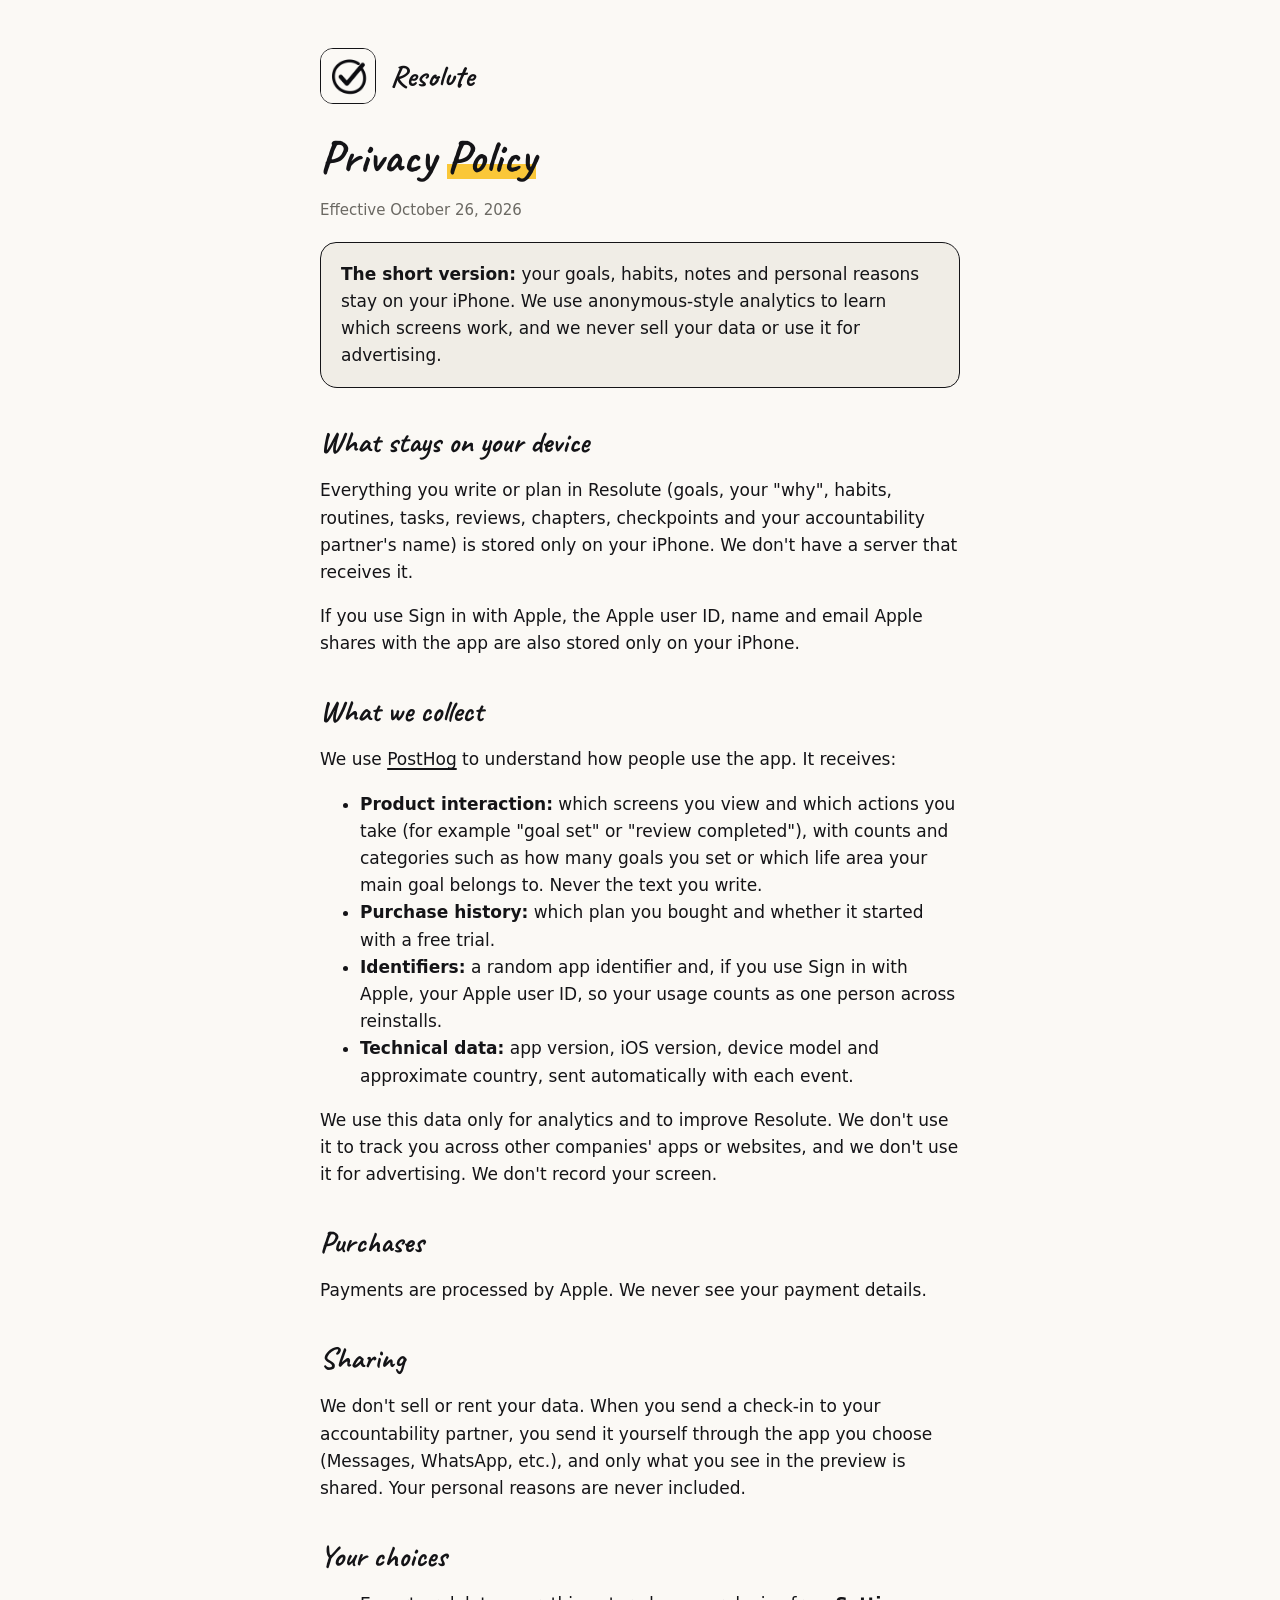
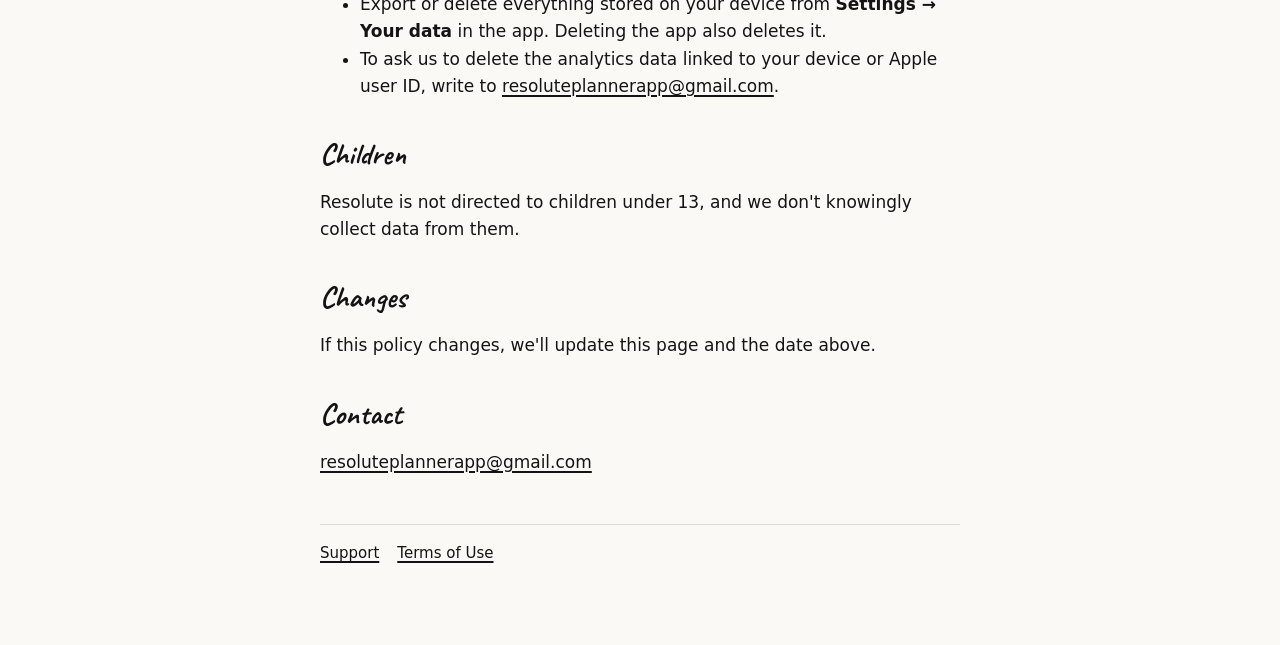
==== privacy.html @ 139662b3 "Resolute support and privacy pages Co-Authored-By: Claude Opus 5.5 <noreply@anthropic.com>" ====
<!doctype html>
<html lang="en">
<head>
<meta charset="utf-8">
<meta name="viewport" content="width=device-width, initial-scale=1, viewport-fit=cover">
<title>Resolute Privacy Policy</title>
<meta name="description" content="How Resolute: Goal & Habit Tracker handles your data.">
<link rel="preconnect" href="https://fonts.googleapis.com">
<link href="https://fonts.googleapis.com/css2?family=Caveat:wght@700&display=swap" rel="stylesheet">
<link rel="stylesheet" href="style.css">
</head>
<body>
<main>
  <header><img src="icon.png" alt=""><a href="./">Resolute</a></header>
  <h1>Privacy <span>Policy</span></h1>
  <p class="muted">Effective October 26, 2026</p>

  <div class="card">
    <strong>The short version:</strong> your goals, habits, notes and personal reasons stay on your iPhone. We use anonymous-style analytics to learn which screens work, and we never sell your data or use it for advertising.
  </div>

  <h2>What stays on your device</h2>
  <p>Everything you write or plan in Resolute (goals, your "why", habits, routines, tasks, reviews, chapters, checkpoints and your accountability partner's name) is stored only on your iPhone. We don't have a server that receives it.</p>
  <p>If you use Sign in with Apple, the Apple user ID, name and email Apple shares with the app are also stored only on your iPhone.</p>

  <h2>What we collect</h2>
  <p>We use <a href="https://posthog.com/privacy">PostHog</a> to understand how people use the app. It receives:</p>
  <ul>
    <li><strong>Product interaction:</strong> which screens you view and which actions you take (for example "goal set" or "review completed"), with counts and categories such as how many goals you set or which life area your main goal belongs to. Never the text you write.</li>
    <li><strong>Purchase history:</strong> which plan you bought and whether it started with a free trial.</li>
    <li><strong>Identifiers:</strong> a random app identifier and, if you use Sign in with Apple, your Apple user ID, so your usage counts as one person across reinstalls.</li>
    <li><strong>Technical data:</strong> app version, iOS version, device model and approximate country, sent automatically with each event.</li>
  </ul>
  <p>We use this data only for analytics and to improve Resolute. We don't use it to track you across other companies' apps or websites, and we don't use it for advertising. We don't record your screen.</p>

  <h2>Purchases</h2>
  <p>Payments are processed by Apple. We never see your payment details.</p>

  <h2>Sharing</h2>
  <p>We don't sell or rent your data. When you send a check-in to your accountability partner, you send it yourself through the app you choose (Messages, WhatsApp, etc.), and only what you see in the preview is shared. Your personal reasons are never included.</p>

  <h2>Your choices</h2>
  <ul>
    <li>Export or delete everything stored on your device from <strong>Settings → Your data</strong> in the app. Deleting the app also deletes it.</li>
    <li>To ask us to delete the analytics data linked to your device or Apple user ID, write to <a href="mailto:resoluteplannerapp@gmail.com">resoluteplannerapp@gmail.com</a>.</li>
  </ul>

  <h2>Children</h2>
  <p>Resolute is not directed to children under 13, and we don't knowingly collect data from them.</p>

  <h2>Changes</h2>
  <p>If this policy changes, we'll update this page and the date above.</p>

  <h2>Contact</h2>
  <p><a href="mailto:resoluteplannerapp@gmail.com">resoluteplannerapp@gmail.com</a></p>

  <nav><a href="./">Support</a><a href="https://www.apple.com/legal/internet-services/itunes/dev/stdeula/">Terms of Use</a></nav>
</main>
</body>
</html>
---- style.css ----
:root { --paper: #FBF9F5; --ink: #141417; --pencil: #6B6963; --faint: #DBD9D1; --wash: #F0EDE6; --yellow: #FAC738; }
* { box-sizing: border-box; }
body { margin: 0; background: var(--paper); color: var(--ink); font: 17px/1.6 ui-rounded, "SF Pro Rounded", -apple-system, system-ui, sans-serif; }
main { max-width: 680px; margin: 0 auto; padding: 48px max(20px, env(safe-area-inset-left)) 80px; }
header { display: flex; align-items: center; gap: 14px; margin-bottom: 28px; }
header img { width: 56px; height: 56px; border-radius: 13px; border: 1.5px solid var(--ink); }
header a { color: inherit; text-decoration: none; font: 700 30px/1 "Caveat", cursive; }
h1 { font: 700 46px/1.1 "Caveat", cursive; margin: 0 0 8px; text-wrap: balance; }
h1 span { background: linear-gradient(transparent 62%, var(--yellow) 62%, var(--yellow) 88%, transparent 88%); }
h2 { font: 700 30px/1.2 "Caveat", cursive; margin: 36px 0 6px; }
p, li { color: var(--ink); }
.muted { color: var(--pencil); font-size: 15px; }
.card { background: var(--wash); border: 1.5px solid var(--ink); border-radius: 16px 18px 15px 17px; padding: 18px 20px; margin: 20px 0; }
a { color: var(--ink); text-decoration-thickness: 1.5px; text-underline-offset: 3px; }
nav { margin-top: 48px; padding-top: 16px; border-top: 1.5px solid var(--faint); display: flex; gap: 18px; flex-wrap: wrap; font-size: 15px; }
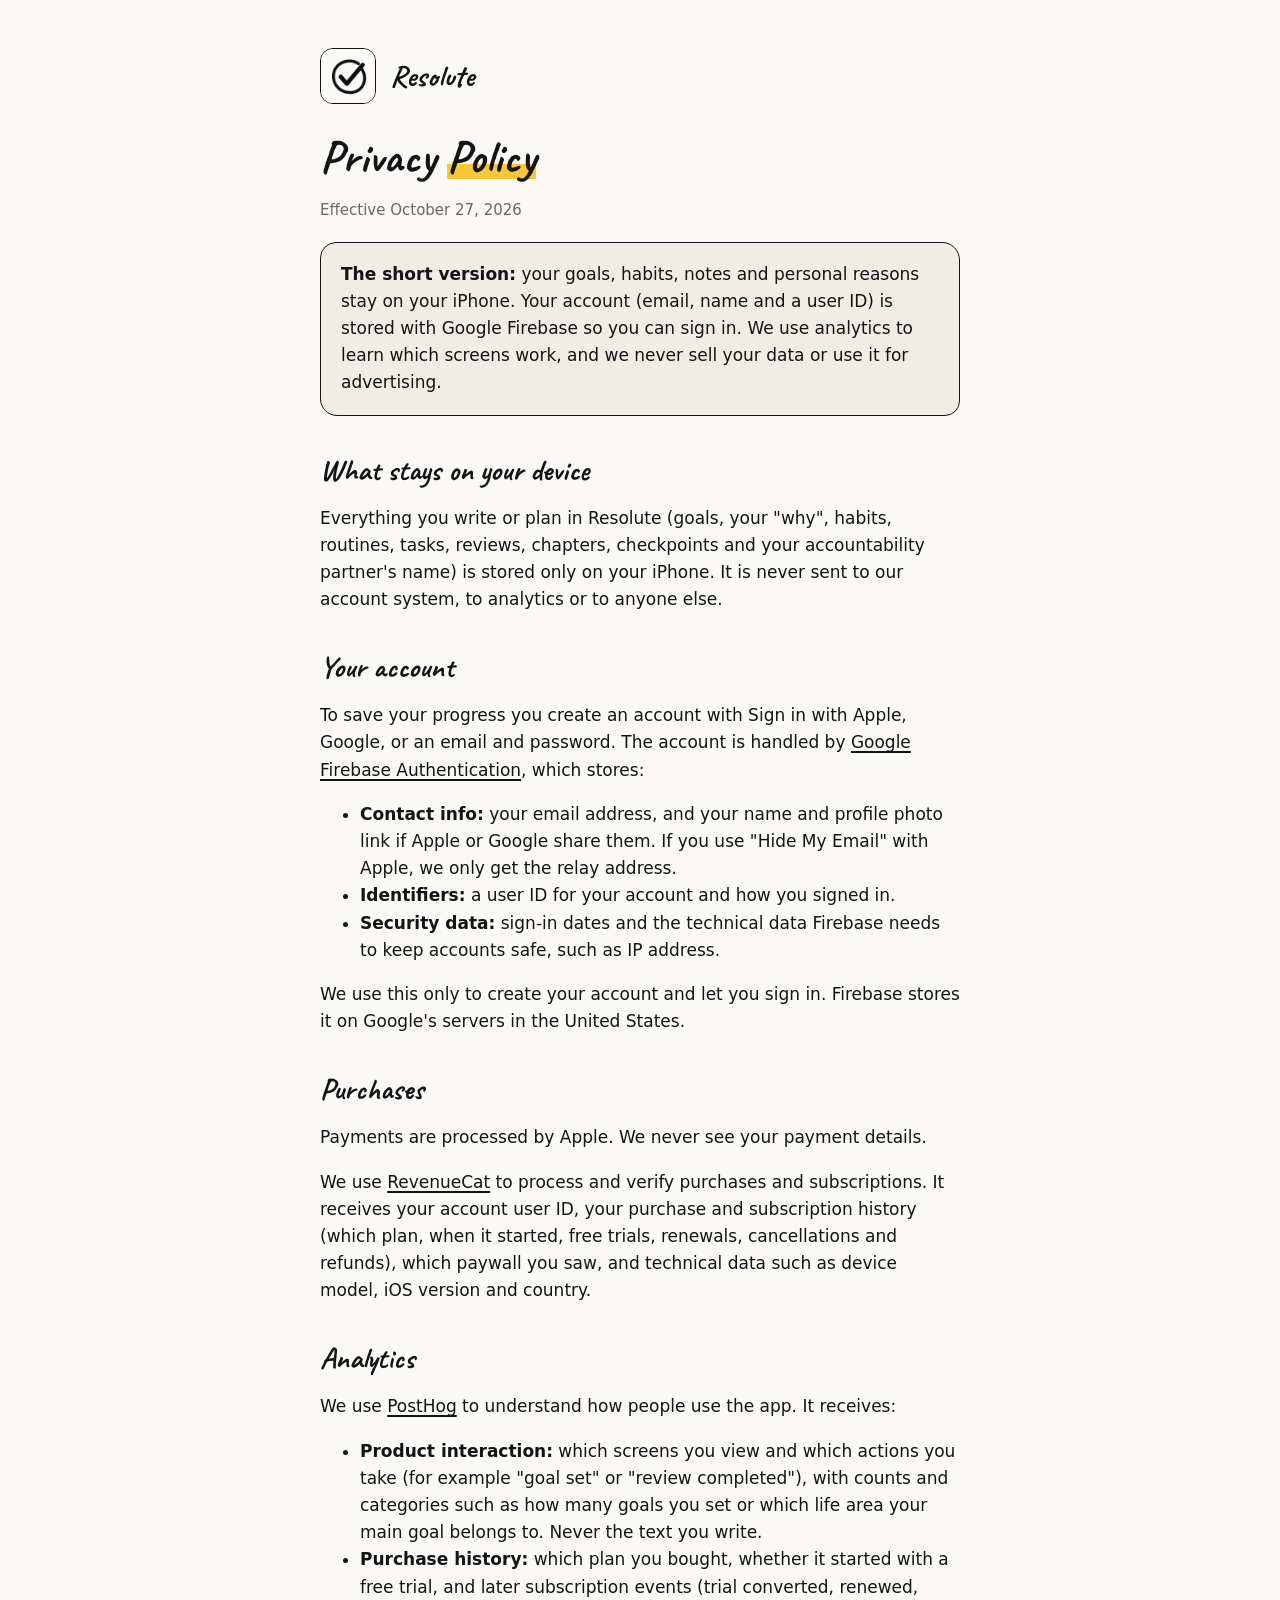
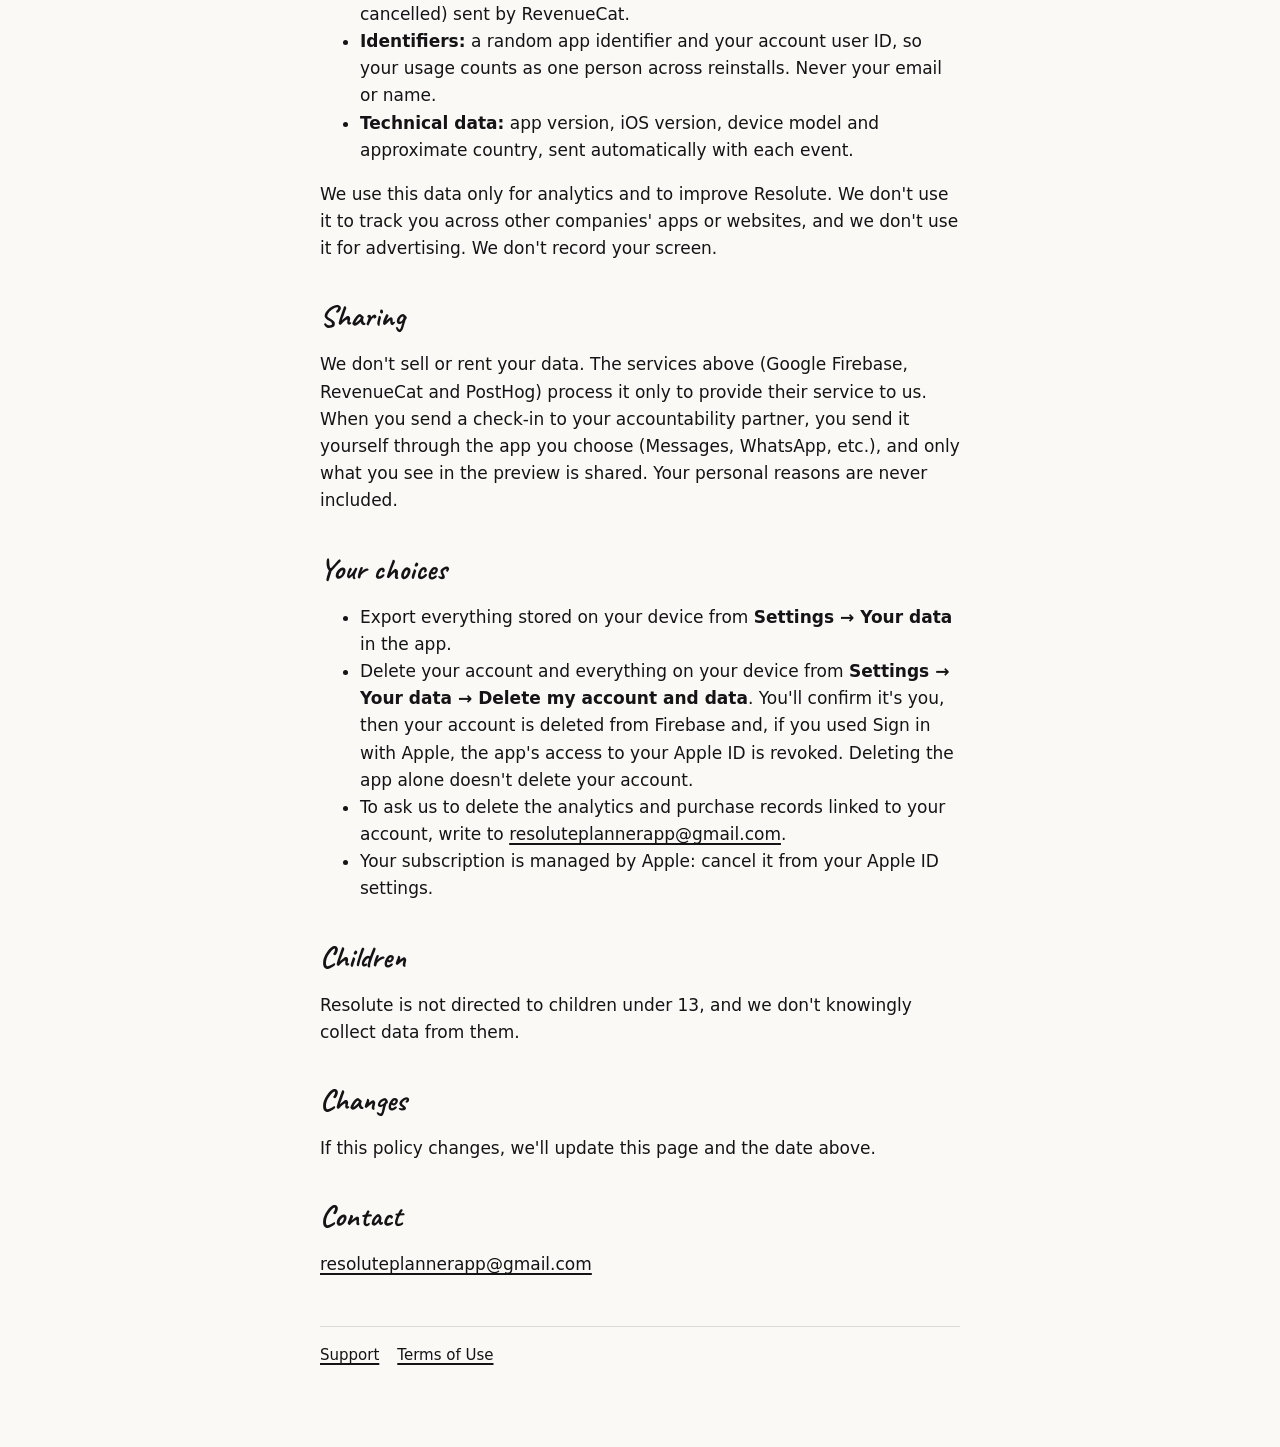
==== commit a38d90c0: "Privacy policy: account via Firebase, purchases via RevenueCat, in-app account deletion Co-Authored-" ====
--- a/privacy.html
+++ b/privacy.html
@@ -13,36 +13,47 @@
 <main>
   <header><img src="icon.png" alt=""><a href="./">Resolute</a></header>
   <h1>Privacy <span>Policy</span></h1>
-  <p class="muted">Effective October 26, 2026</p>
+  <p class="muted">Effective October 27, 2026</p>
 
   <div class="card">
-    <strong>The short version:</strong> your goals, habits, notes and personal reasons stay on your iPhone. We use anonymous-style analytics to learn which screens work, and we never sell your data or use it for advertising.
+    <strong>The short version:</strong> your goals, habits, notes and personal reasons stay on your iPhone. Your account (email, name and a user ID) is stored with Google Firebase so you can sign in. We use analytics to learn which screens work, and we never sell your data or use it for advertising.
   </div>
 
   <h2>What stays on your device</h2>
-  <p>Everything you write or plan in Resolute (goals, your "why", habits, routines, tasks, reviews, chapters, checkpoints and your accountability partner's name) is stored only on your iPhone. We don't have a server that receives it.</p>
-  <p>If you use Sign in with Apple, the Apple user ID, name and email Apple shares with the app are also stored only on your iPhone.</p>
+  <p>Everything you write or plan in Resolute (goals, your "why", habits, routines, tasks, reviews, chapters, checkpoints and your accountability partner's name) is stored only on your iPhone. It is never sent to our account system, to analytics or to anyone else.</p>
 
-  <h2>What we collect</h2>
+  <h2>Your account</h2>
+  <p>To save your progress you create an account with Sign in with Apple, Google, or an email and password. The account is handled by <a href="https://firebase.google.com/support/privacy">Google Firebase Authentication</a>, which stores:</p>
+  <ul>
+    <li><strong>Contact info:</strong> your email address, and your name and profile photo link if Apple or Google share them. If you use "Hide My Email" with Apple, we only get the relay address.</li>
+    <li><strong>Identifiers:</strong> a user ID for your account and how you signed in.</li>
+    <li><strong>Security data:</strong> sign-in dates and the technical data Firebase needs to keep accounts safe, such as IP address.</li>
+  </ul>
+  <p>We use this only to create your account and let you sign in. Firebase stores it on Google's servers in the United States.</p>
+
+  <h2>Purchases</h2>
+  <p>Payments are processed by Apple. We never see your payment details.</p>
+  <p>We use <a href="https://www.revenuecat.com/privacy">RevenueCat</a> to process and verify purchases and subscriptions. It receives your account user ID, your purchase and subscription history (which plan, when it started, free trials, renewals, cancellations and refunds), which paywall you saw, and technical data such as device model, iOS version and country.</p>
+
+  <h2>Analytics</h2>
   <p>We use <a href="https://posthog.com/privacy">PostHog</a> to understand how people use the app. It receives:</p>
   <ul>
     <li><strong>Product interaction:</strong> which screens you view and which actions you take (for example "goal set" or "review completed"), with counts and categories such as how many goals you set or which life area your main goal belongs to. Never the text you write.</li>
-    <li><strong>Purchase history:</strong> which plan you bought and whether it started with a free trial.</li>
-    <li><strong>Identifiers:</strong> a random app identifier and, if you use Sign in with Apple, your Apple user ID, so your usage counts as one person across reinstalls.</li>
+    <li><strong>Purchase history:</strong> which plan you bought, whether it started with a free trial, and later subscription events (trial converted, renewed, cancelled) sent by RevenueCat.</li>
+    <li><strong>Identifiers:</strong> a random app identifier and your account user ID, so your usage counts as one person across reinstalls. Never your email or name.</li>
     <li><strong>Technical data:</strong> app version, iOS version, device model and approximate country, sent automatically with each event.</li>
   </ul>
   <p>We use this data only for analytics and to improve Resolute. We don't use it to track you across other companies' apps or websites, and we don't use it for advertising. We don't record your screen.</p>
 
-  <h2>Purchases</h2>
-  <p>Payments are processed by Apple. We never see your payment details.</p>
-
   <h2>Sharing</h2>
-  <p>We don't sell or rent your data. When you send a check-in to your accountability partner, you send it yourself through the app you choose (Messages, WhatsApp, etc.), and only what you see in the preview is shared. Your personal reasons are never included.</p>
+  <p>We don't sell or rent your data. The services above (Google Firebase, RevenueCat and PostHog) process it only to provide their service to us. When you send a check-in to your accountability partner, you send it yourself through the app you choose (Messages, WhatsApp, etc.), and only what you see in the preview is shared. Your personal reasons are never included.</p>
 
   <h2>Your choices</h2>
   <ul>
-    <li>Export or delete everything stored on your device from <strong>Settings → Your data</strong> in the app. Deleting the app also deletes it.</li>
-    <li>To ask us to delete the analytics data linked to your device or Apple user ID, write to <a href="mailto:resoluteplannerapp@gmail.com">resoluteplannerapp@gmail.com</a>.</li>
+    <li>Export everything stored on your device from <strong>Settings → Your data</strong> in the app.</li>
+    <li>Delete your account and everything on your device from <strong>Settings → Your data → Delete my account and data</strong>. You'll confirm it's you, then your account is deleted from Firebase and, if you used Sign in with Apple, the app's access to your Apple ID is revoked. Deleting the app alone doesn't delete your account.</li>
+    <li>To ask us to delete the analytics and purchase records linked to your account, write to <a href="mailto:resoluteplannerapp@gmail.com">resoluteplannerapp@gmail.com</a>.</li>
+    <li>Your subscription is managed by Apple: cancel it from your Apple ID settings.</li>
   </ul>
 
   <h2>Children</h2>
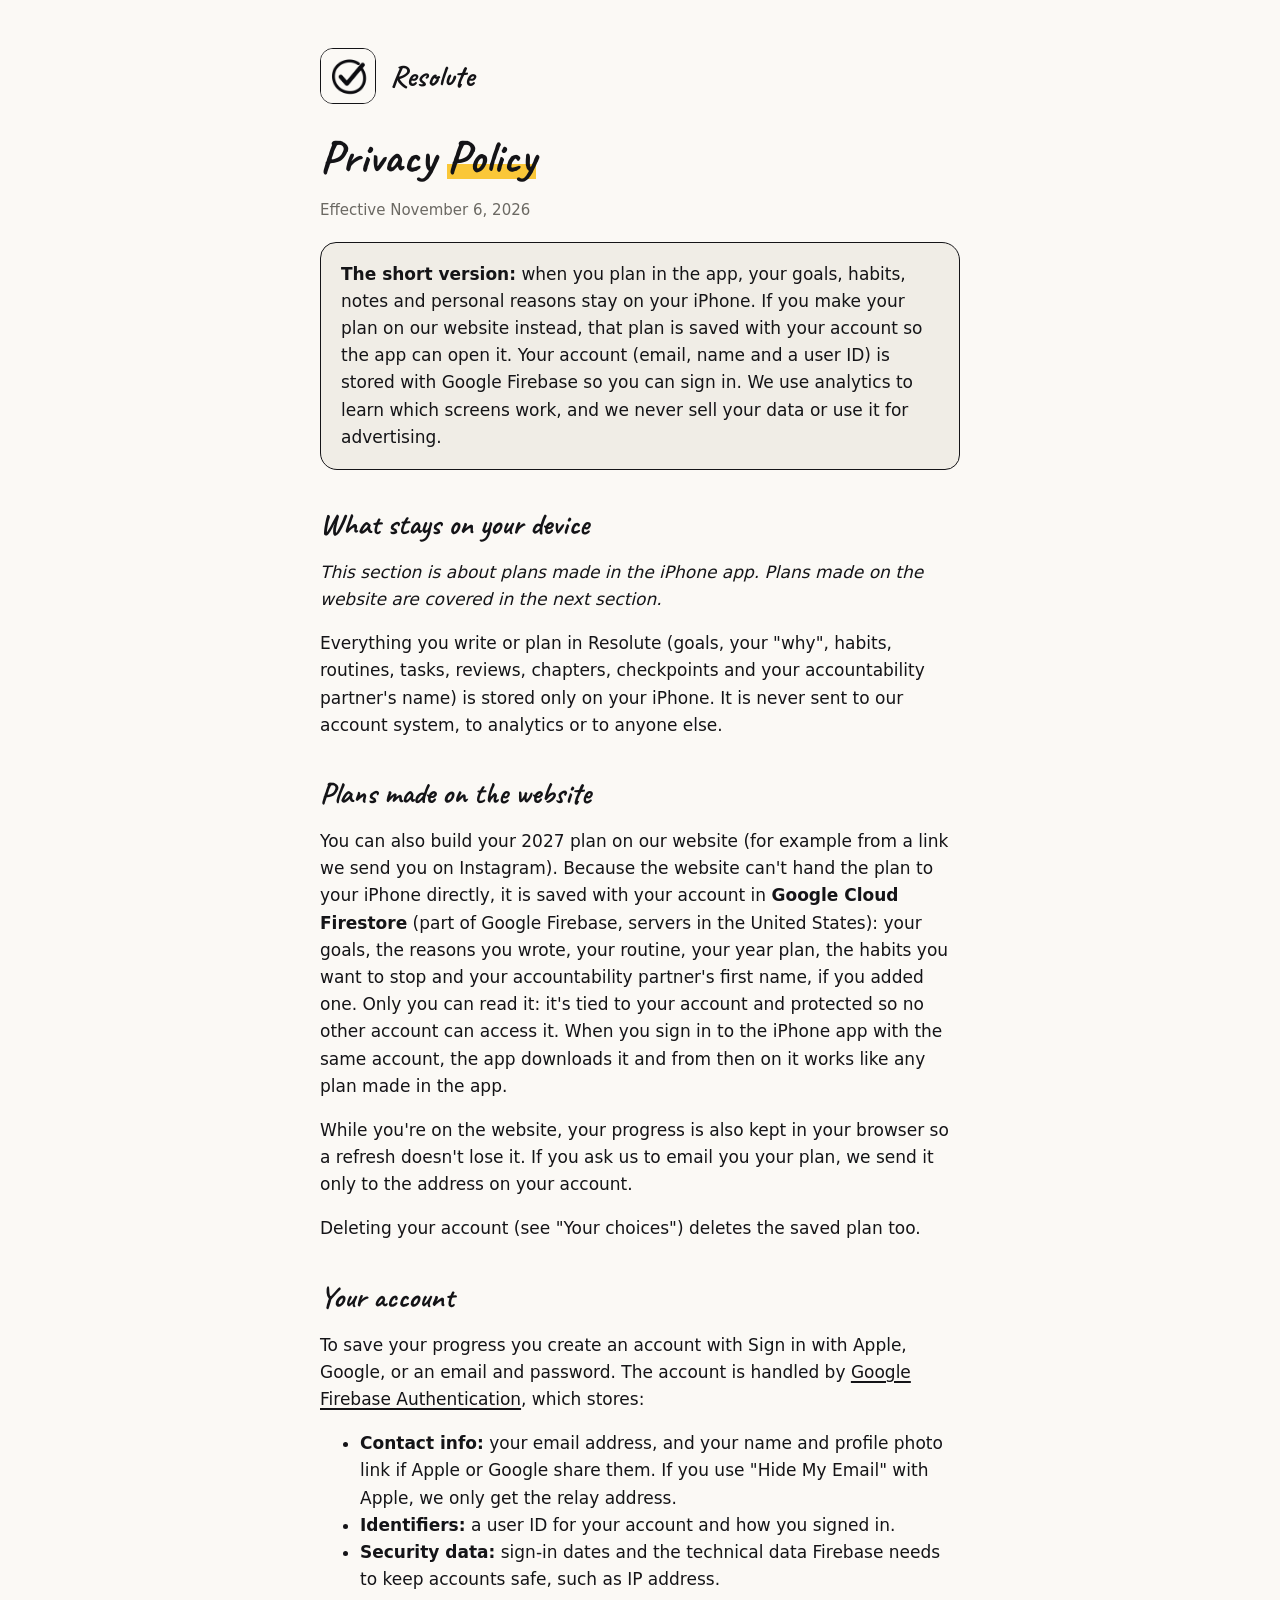
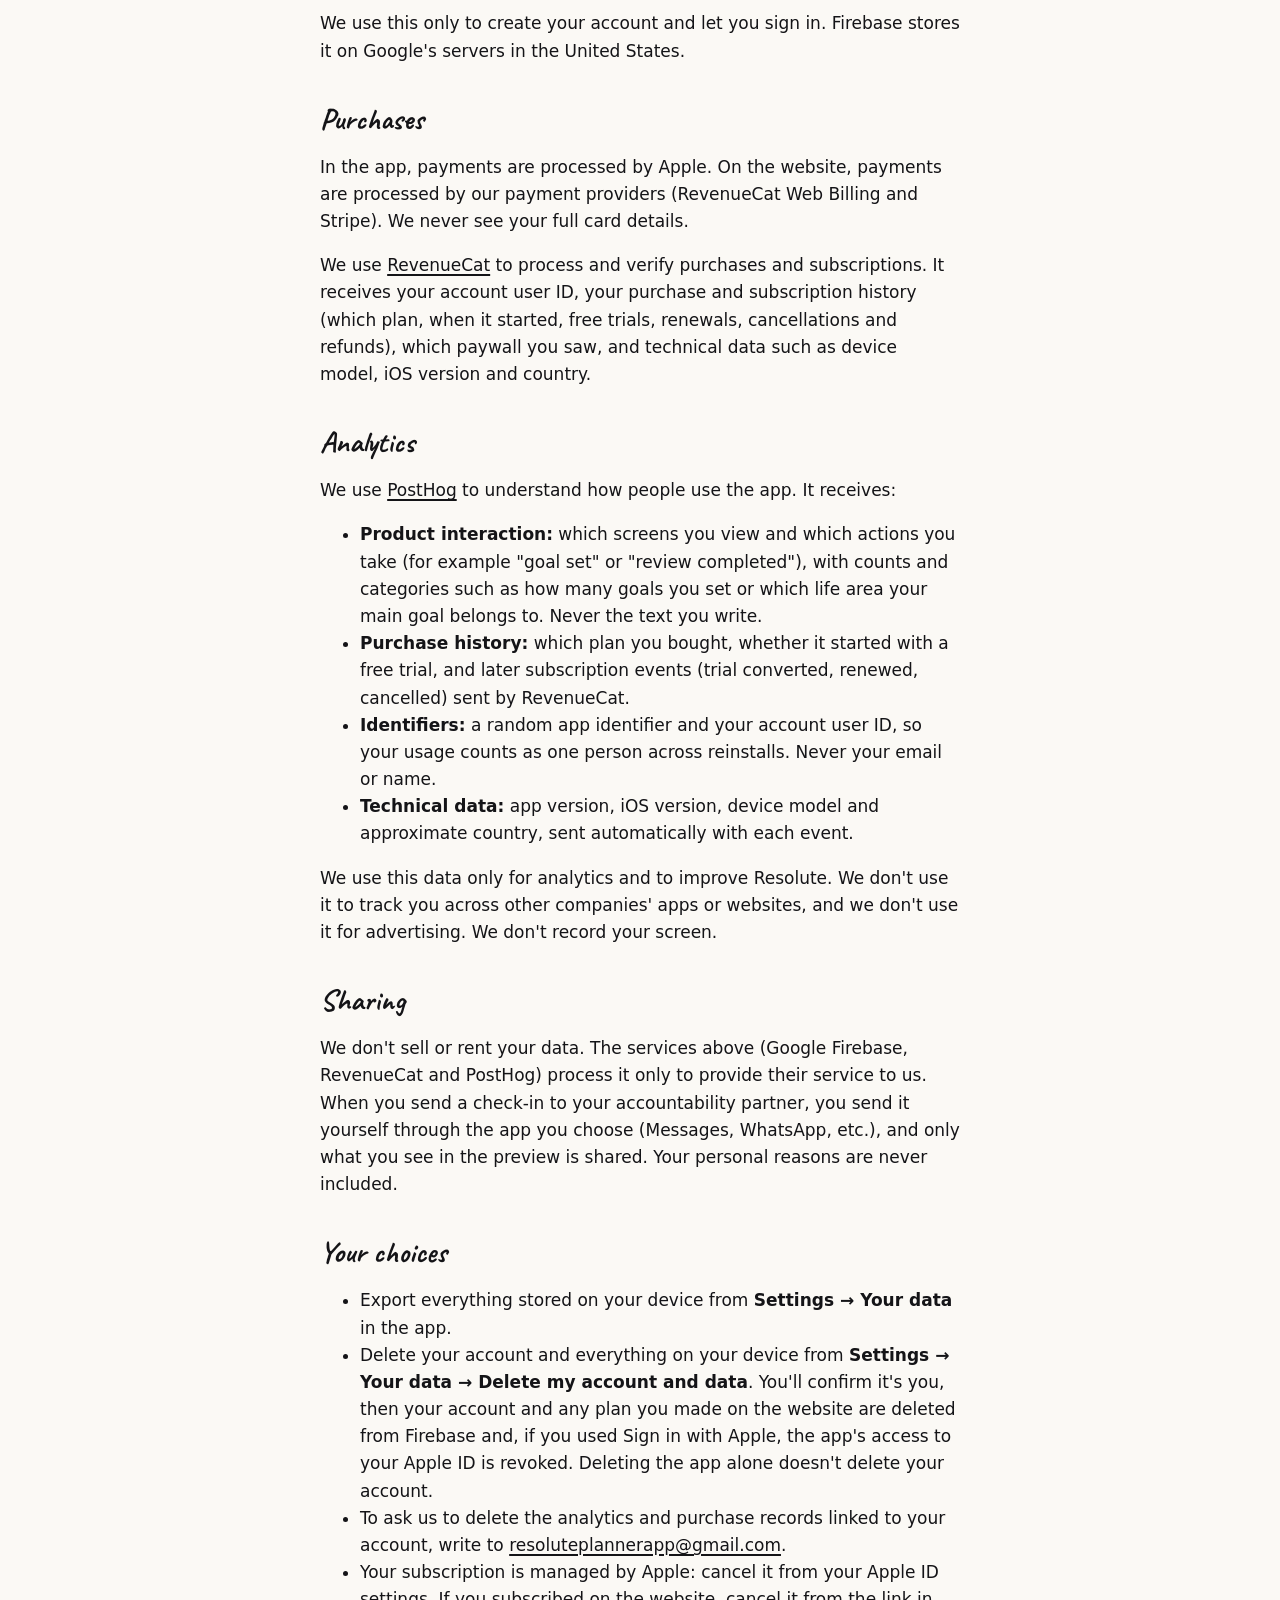
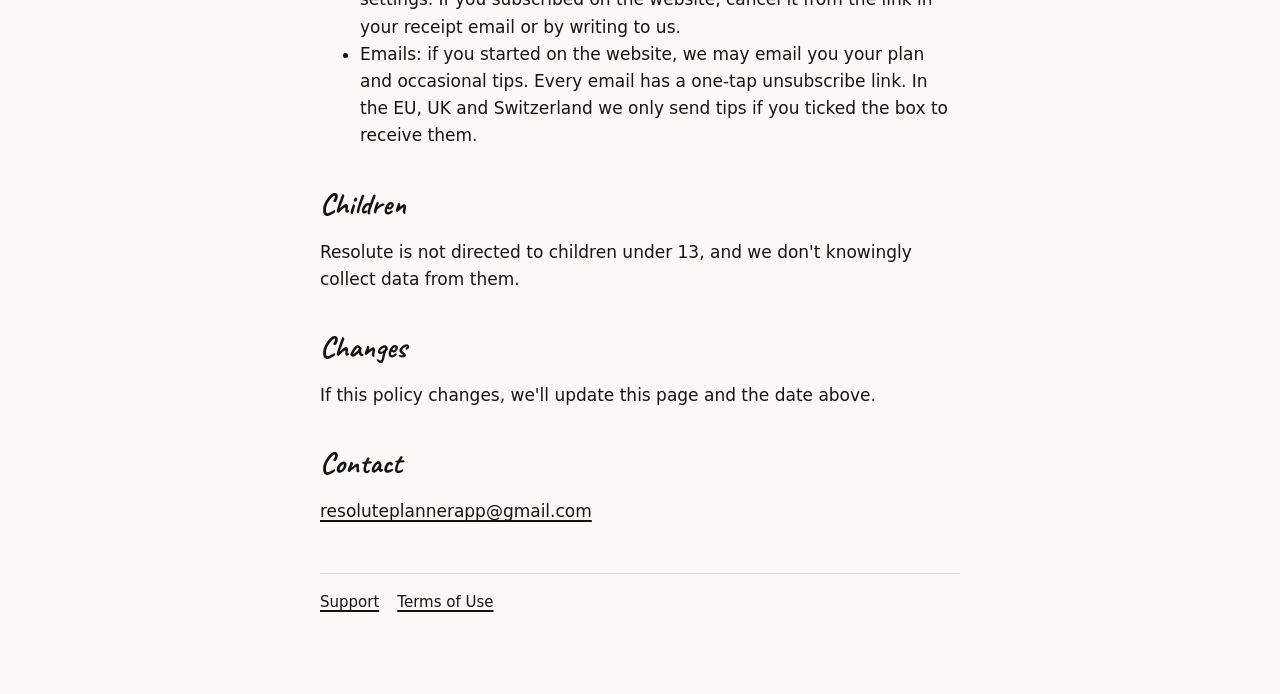
==== commit 566fa85c: "Cover plans made on the website: saved with the account, opened in the app, deleted with it Co-Autho" ====
--- a/privacy.html
+++ b/privacy.html
@@ -13,14 +13,20 @@
 <main>
   <header><img src="icon.png" alt=""><a href="./">Resolute</a></header>
   <h1>Privacy <span>Policy</span></h1>
-  <p class="muted">Effective October 27, 2026</p>
+  <p class="muted">Effective November 6, 2026</p>
 
   <div class="card">
-    <strong>The short version:</strong> your goals, habits, notes and personal reasons stay on your iPhone. Your account (email, name and a user ID) is stored with Google Firebase so you can sign in. We use analytics to learn which screens work, and we never sell your data or use it for advertising.
+    <strong>The short version:</strong> when you plan in the app, your goals, habits, notes and personal reasons stay on your iPhone. If you make your plan on our website instead, that plan is saved with your account so the app can open it. Your account (email, name and a user ID) is stored with Google Firebase so you can sign in. We use analytics to learn which screens work, and we never sell your data or use it for advertising.
   </div>
 
   <h2>What stays on your device</h2>
+  <p><em>This section is about plans made in the iPhone app. Plans made on the website are covered in the next section.</em></p>
   <p>Everything you write or plan in Resolute (goals, your "why", habits, routines, tasks, reviews, chapters, checkpoints and your accountability partner's name) is stored only on your iPhone. It is never sent to our account system, to analytics or to anyone else.</p>
+
+  <h2>Plans made on the website</h2>
+  <p>You can also build your 2027 plan on our website (for example from a link we send you on Instagram). Because the website can't hand the plan to your iPhone directly, it is saved with your account in <strong>Google Cloud Firestore</strong> (part of Google Firebase, servers in the United States): your goals, the reasons you wrote, your routine, your year plan, the habits you want to stop and your accountability partner's first name, if you added one. Only you can read it: it's tied to your account and protected so no other account can access it. When you sign in to the iPhone app with the same account, the app downloads it and from then on it works like any plan made in the app.</p>
+  <p>While you're on the website, your progress is also kept in your browser so a refresh doesn't lose it. If you ask us to email you your plan, we send it only to the address on your account.</p>
+  <p>Deleting your account (see "Your choices") deletes the saved plan too.</p>
 
   <h2>Your account</h2>
   <p>To save your progress you create an account with Sign in with Apple, Google, or an email and password. The account is handled by <a href="https://firebase.google.com/support/privacy">Google Firebase Authentication</a>, which stores:</p>
@@ -32,7 +38,7 @@
   <p>We use this only to create your account and let you sign in. Firebase stores it on Google's servers in the United States.</p>
 
   <h2>Purchases</h2>
-  <p>Payments are processed by Apple. We never see your payment details.</p>
+  <p>In the app, payments are processed by Apple. On the website, payments are processed by our payment providers (RevenueCat Web Billing and Stripe). We never see your full card details.</p>
   <p>We use <a href="https://www.revenuecat.com/privacy">RevenueCat</a> to process and verify purchases and subscriptions. It receives your account user ID, your purchase and subscription history (which plan, when it started, free trials, renewals, cancellations and refunds), which paywall you saw, and technical data such as device model, iOS version and country.</p>
 
   <h2>Analytics</h2>
@@ -51,9 +57,10 @@
   <h2>Your choices</h2>
   <ul>
     <li>Export everything stored on your device from <strong>Settings → Your data</strong> in the app.</li>
-    <li>Delete your account and everything on your device from <strong>Settings → Your data → Delete my account and data</strong>. You'll confirm it's you, then your account is deleted from Firebase and, if you used Sign in with Apple, the app's access to your Apple ID is revoked. Deleting the app alone doesn't delete your account.</li>
+    <li>Delete your account and everything on your device from <strong>Settings → Your data → Delete my account and data</strong>. You'll confirm it's you, then your account and any plan you made on the website are deleted from Firebase and, if you used Sign in with Apple, the app's access to your Apple ID is revoked. Deleting the app alone doesn't delete your account.</li>
     <li>To ask us to delete the analytics and purchase records linked to your account, write to <a href="mailto:resoluteplannerapp@gmail.com">resoluteplannerapp@gmail.com</a>.</li>
-    <li>Your subscription is managed by Apple: cancel it from your Apple ID settings.</li>
+    <li>Your subscription is managed by Apple: cancel it from your Apple ID settings. If you subscribed on the website, cancel it from the link in your receipt email or by writing to us.</li>
+    <li>Emails: if you started on the website, we may email you your plan and occasional tips. Every email has a one-tap unsubscribe link. In the EU, UK and Switzerland we only send tips if you ticked the box to receive them.</li>
   </ul>
 
   <h2>Children</h2>
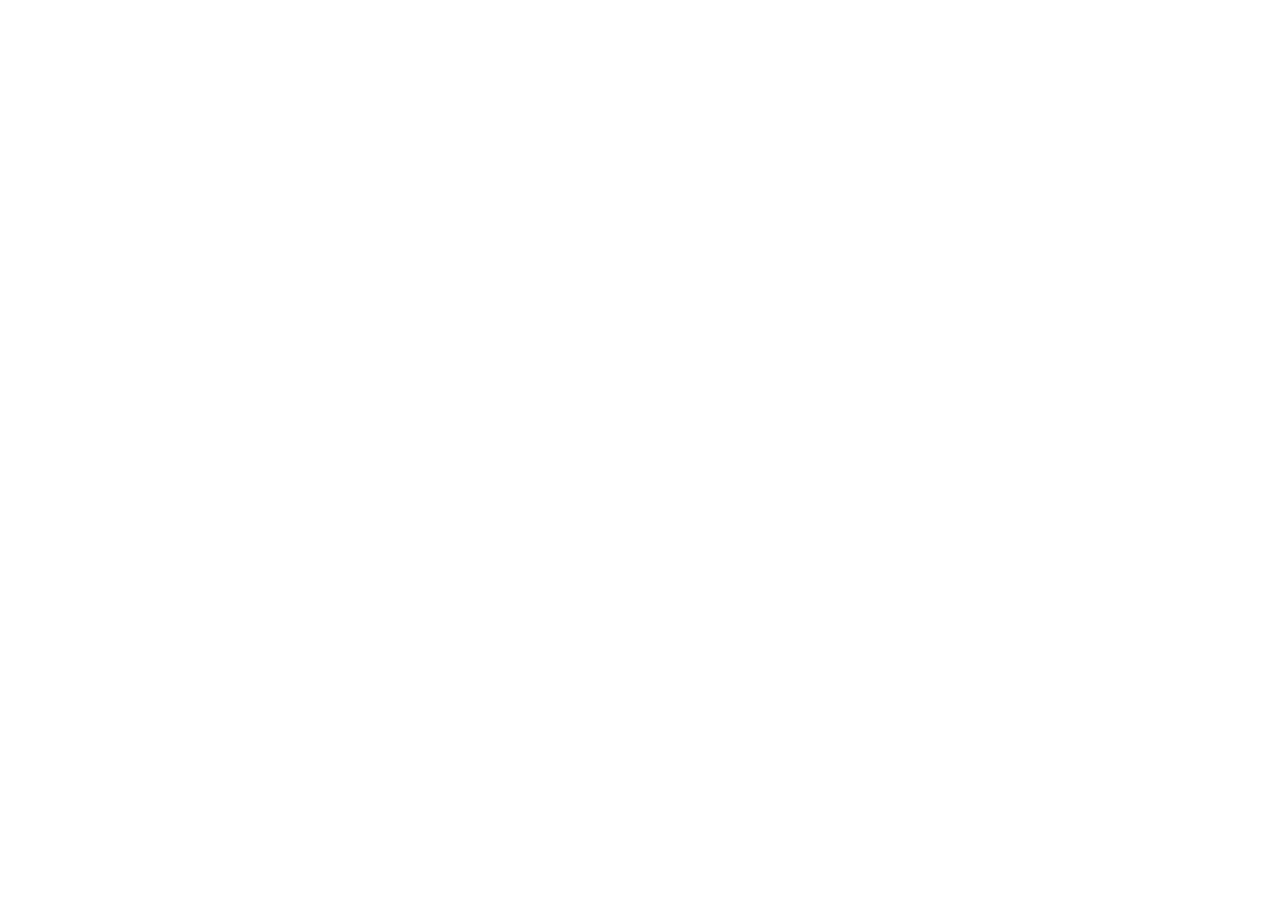
==== commit 0881a2ca: "Move support and privacy to useresolute.com The old pages redirect to useresolute.com/support and /p" ====
--- a/privacy.html
+++ b/privacy.html
@@ -2,77 +2,17 @@
 <html lang="en">
 <head>
 <meta charset="utf-8">
-<meta name="viewport" content="width=device-width, initial-scale=1, viewport-fit=cover">
-<title>Resolute Privacy Policy</title>
-<meta name="description" content="How Resolute: Goal & Habit Tracker handles your data.">
-<link rel="preconnect" href="https://fonts.googleapis.com">
-<link href="https://fonts.googleapis.com/css2?family=Caveat:wght@700&display=swap" rel="stylesheet">
-<link rel="stylesheet" href="style.css">
+<meta name="viewport" content="width=device-width, initial-scale=1">
+<title>Resolute Privacy Policy has moved</title>
+<link rel="canonical" href="https://useresolute.com/privacy">
+<meta http-equiv="refresh" content="0; url=https://useresolute.com/privacy">
+<meta name="robots" content="noindex">
+<script>location.replace("https://useresolute.com/privacy")</script>
+<style>body{margin:0;background:#fbf9f5;color:#141417;font:16px/1.6 -apple-system,BlinkMacSystemFont,'Segoe UI',Roboto,sans-serif}main{max-width:680px;margin:0 auto;padding:40px 16px}a{color:#141417}</style>
 </head>
 <body>
 <main>
-  <header><img src="icon.png" alt=""><a href="./">Resolute</a></header>
-  <h1>Privacy <span>Policy</span></h1>
-  <p class="muted">Effective November 6, 2026</p>
-
-  <div class="card">
-    <strong>The short version:</strong> when you plan in the app, your goals, habits, notes and personal reasons stay on your iPhone. If you make your plan on our website instead, that plan is saved with your account so the app can open it. Your account (email, name and a user ID) is stored with Google Firebase so you can sign in. We use analytics to learn which screens work, and we never sell your data or use it for advertising.
-  </div>
-
-  <h2>What stays on your device</h2>
-  <p><em>This section is about plans made in the iPhone app. Plans made on the website are covered in the next section.</em></p>
-  <p>Everything you write or plan in Resolute (goals, your "why", habits, routines, tasks, reviews, chapters, checkpoints and your accountability partner's name) is stored only on your iPhone. It is never sent to our account system, to analytics or to anyone else.</p>
-
-  <h2>Plans made on the website</h2>
-  <p>You can also build your 2027 plan on our website (for example from a link we send you on Instagram). Because the website can't hand the plan to your iPhone directly, it is saved with your account in <strong>Google Cloud Firestore</strong> (part of Google Firebase, servers in the United States): your goals, the reasons you wrote, your routine, your year plan, the habits you want to stop and your accountability partner's first name, if you added one. Only you can read it: it's tied to your account and protected so no other account can access it. When you sign in to the iPhone app with the same account, the app downloads it and from then on it works like any plan made in the app.</p>
-  <p>While you're on the website, your progress is also kept in your browser so a refresh doesn't lose it. If you ask us to email you your plan, we send it only to the address on your account.</p>
-  <p>Deleting your account (see "Your choices") deletes the saved plan too.</p>
-
-  <h2>Your account</h2>
-  <p>To save your progress you create an account with Sign in with Apple, Google, or an email and password. The account is handled by <a href="https://firebase.google.com/support/privacy">Google Firebase Authentication</a>, which stores:</p>
-  <ul>
-    <li><strong>Contact info:</strong> your email address, and your name and profile photo link if Apple or Google share them. If you use "Hide My Email" with Apple, we only get the relay address.</li>
-    <li><strong>Identifiers:</strong> a user ID for your account and how you signed in.</li>
-    <li><strong>Security data:</strong> sign-in dates and the technical data Firebase needs to keep accounts safe, such as IP address.</li>
-  </ul>
-  <p>We use this only to create your account and let you sign in. Firebase stores it on Google's servers in the United States.</p>
-
-  <h2>Purchases</h2>
-  <p>In the app, payments are processed by Apple. On the website, payments are processed by our payment providers (RevenueCat Web Billing and Stripe). We never see your full card details.</p>
-  <p>We use <a href="https://www.revenuecat.com/privacy">RevenueCat</a> to process and verify purchases and subscriptions. It receives your account user ID, your purchase and subscription history (which plan, when it started, free trials, renewals, cancellations and refunds), which paywall you saw, and technical data such as device model, iOS version and country.</p>
-
-  <h2>Analytics</h2>
-  <p>We use <a href="https://posthog.com/privacy">PostHog</a> to understand how people use the app. It receives:</p>
-  <ul>
-    <li><strong>Product interaction:</strong> which screens you view and which actions you take (for example "goal set" or "review completed"), with counts and categories such as how many goals you set or which life area your main goal belongs to. Never the text you write.</li>
-    <li><strong>Purchase history:</strong> which plan you bought, whether it started with a free trial, and later subscription events (trial converted, renewed, cancelled) sent by RevenueCat.</li>
-    <li><strong>Identifiers:</strong> a random app identifier and your account user ID, so your usage counts as one person across reinstalls. Never your email or name.</li>
-    <li><strong>Technical data:</strong> app version, iOS version, device model and approximate country, sent automatically with each event.</li>
-  </ul>
-  <p>We use this data only for analytics and to improve Resolute. We don't use it to track you across other companies' apps or websites, and we don't use it for advertising. We don't record your screen.</p>
-
-  <h2>Sharing</h2>
-  <p>We don't sell or rent your data. The services above (Google Firebase, RevenueCat and PostHog) process it only to provide their service to us. When you send a check-in to your accountability partner, you send it yourself through the app you choose (Messages, WhatsApp, etc.), and only what you see in the preview is shared. Your personal reasons are never included.</p>
-
-  <h2>Your choices</h2>
-  <ul>
-    <li>Export everything stored on your device from <strong>Settings → Your data</strong> in the app.</li>
-    <li>Delete your account and everything on your device from <strong>Settings → Your data → Delete my account and data</strong>. You'll confirm it's you, then your account and any plan you made on the website are deleted from Firebase and, if you used Sign in with Apple, the app's access to your Apple ID is revoked. Deleting the app alone doesn't delete your account.</li>
-    <li>To ask us to delete the analytics and purchase records linked to your account, write to <a href="mailto:resoluteplannerapp@gmail.com">resoluteplannerapp@gmail.com</a>.</li>
-    <li>Your subscription is managed by Apple: cancel it from your Apple ID settings. If you subscribed on the website, cancel it from the link in your receipt email or by writing to us.</li>
-    <li>Emails: if you started on the website, we may email you your plan and occasional tips. Every email has a one-tap unsubscribe link. In the EU, UK and Switzerland we only send tips if you ticked the box to receive them.</li>
-  </ul>
-
-  <h2>Children</h2>
-  <p>Resolute is not directed to children under 13, and we don't knowingly collect data from them.</p>
-
-  <h2>Changes</h2>
-  <p>If this policy changes, we'll update this page and the date above.</p>
-
-  <h2>Contact</h2>
-  <p><a href="mailto:resoluteplannerapp@gmail.com">resoluteplannerapp@gmail.com</a></p>
-
-  <nav><a href="./">Support</a><a href="https://www.apple.com/legal/internet-services/itunes/dev/stdeula/">Terms of Use</a></nav>
+  <p>Resolute's Privacy Policy page now lives at <a href="https://useresolute.com/privacy">https://useresolute.com/privacy</a>.</p>
 </main>
 </body>
 </html>
